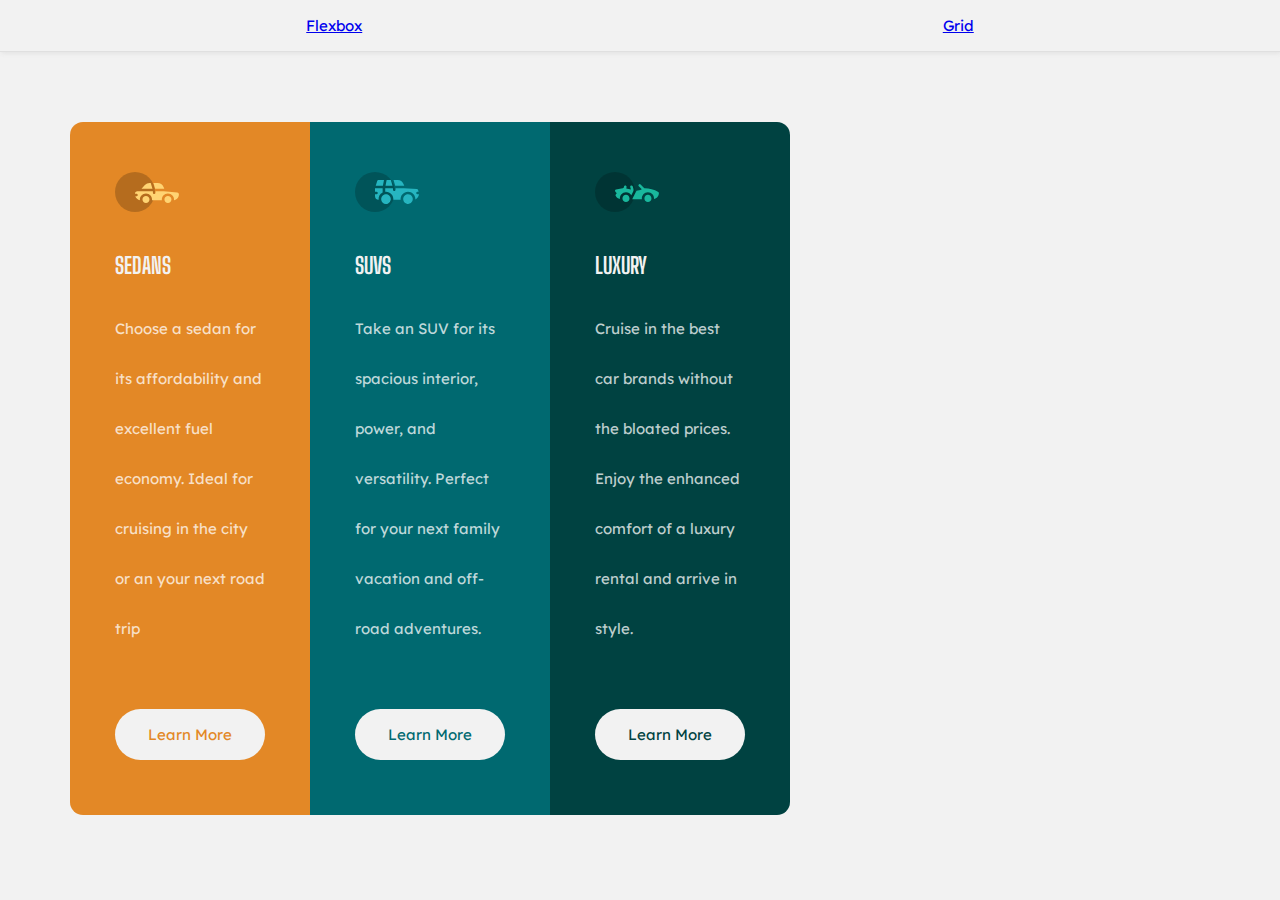
==== index.html @ dfe8c7b1 "First Commit" ====
<!DOCTYPE html>
<html lang="en">
  <head>
    <meta charset="UTF-8" />
    <meta http-equiv="X-UA-Compatible" content="IE=edge" />
    <meta name="viewport" content="width=device-width, initial-scale=1.0" />
    <title>CSS Flexbox</title>
    <link rel="icon" type="image/png" sizes="32x32" href="./images/favicon-32x32.png">
    <link href="style.css" rel="stylesheet" type="text/css" />
  </head>
  <body>
        <header>
            <nav class="navbar">
                <ul>
                    <li><a href="#">Flexbox</a></li>
                    <li><a href="grid.html">Grid</a></li>
                </ul>
            </nav>
        </header>
        <main>
            <div class="box first">
                <div>
                    <img src="./images/icon-sedans.svg" alt="sedans" />
                    <h2>sedans</h2>
                    <p>
                        Choose a sedan for its affordability and excellent fuel economy.
                        Ideal for cruising in the city or an your next road trip
                    </p>
                </div>
                <button class="btn f">Learn More</button>
            </div>

            <div class="box second">
                <div>
                    <img src="./images/icon-suvs.svg" alt="suvs" />
                    <h2>suvs</h2>
                    <p>
                        Take an SUV for its spacious interior, power, and versatility. 
                        Perfect for your next family vacation and off-road adventures.
                    </p>
                </div>
                <button class="btn s">Learn More</button>
            </div>

            <div class="box third">
                <div>
                    <img src="./images/icon-luxury.svg" alt="luxury" />
                    <h2>luxury</h2>
                    <p>
                        Cruise in the best car brands without the bloated prices. Enjoy
                        the enhanced comfort of a luxury rental and arrive in style.
                    </p>
                </div>
                <button class="btn t">Learn More</button>
            </div>
            
        <main>
    </body>
</html>
---- style.css ----
@import url('https://fonts.googleapis.com/css2?family=Lexend+Deca&display=swap');
@import url('https://fonts.googleapis.com/css2?family=Big+Shoulders+Display:wght@700&family=Lexend+Deca&display=swap');
* {
    margin: 0;
    padding: 0;
    box-sizing: border-box;
}

body {
    max-width: 100%;
    font-size: 15px;
    background-color: hsl(0, 0%, 95%);
    font-family: "Lexend Deca";
    font-weight: 400;
    min-height: 100vh;
}

header nav.navbar ul {
    display: flex;
    justify-content: space-around;
    width: inherit;
    list-style-type: none;
    border-bottom: 1px solid #e0e0e0;
    background-color: #c7141400;
    padding: 1rem;
    box-shadow: 1px 1px 5px #e0e0e0;
  }

main {
    display: flex;
    margin:0  auto; 
    width: 100%;
    padding: 70px;
    justify-content: space-between;
    font-size: 15px;
    /* padding: 100px; */
    /* position:relative; */
}

.box {
    display: flex;
    flex-wrap: wrap;
    flex-direction: column; 
    justify-content: center;
    align-items: center; 
    flex: 25%; 
    /* max-width: 80%; */
    /* margin-top: 100px; */
    /* margin-left: auto;
    margin-right: auto; */
    padding: 45px;
}

.first {
    background-color: hsl(31, 77%, 52%);
    border-radius: 13px 0px 0px 13px;
}

.second {
    background-color: hsl(184, 100%, 22%);
}

.third {
    background-color: hsl(179, 100%, 13%);
    border-radius: 0px 13px 13px 0px;
}

.box img {
    flex: 25%;
    height: auto;
    padding-top: 5px;
    padding-bottom: 40px;
    display: block;
}

.box h2 {
    font-family: "Big Shoulders Display";
    color: hsl(0, 0%, 95%);
    font-weight: 700;
    padding-bottom: 25px;
    text-transform: uppercase; 
    /* word-spacing: 1%; */
}

.box p {
    font-family: "Lexend Deca";
    color:hsla(0, 0%, 100%, 0.75); 
    font-size: 15px;
    font-weight: 400;
    line-height: 50px;
    padding-bottom: 25px;
}

.btn {
    display: inline-block;
    font-size: 15px;
    font-family: "Lexend Deca";
    font-weight:400;
    padding: 16px;
    margin-top: 30px;
    margin-bottom: 10px;
    border-radius: 90px;
    border: none;
    background: hsl(0, 0%, 95%);
    width: 150px;
}

.f {
    color: hsl(31, 77%, 52%);
}
.s {
    color: hsl(184, 100%, 22%);
}
.t {
    color: hsl(179, 100%, 13%);
}
.f:active {
    color: hsl(0, 0%, 95%);
    background: hsl(31, 77%, 52%);
    border: 5px solid hsl(0, 0%, 95%);
    cursor: pointer;
}
.s:active {
    color: hsl(0, 0%, 95%);
    background: hsl(184, 100%, 22%);
    border: solid 5px white;
    cursor: pointer;
}
.t:active {
    color: hsl(0, 0%, 95%);
    background: hsl(179, 100%, 13%);
    border: solid 5px white;
    cursor: pointer;
}

@media screen and (max-width: 375px) {
    main {
        max-width: 80%;
        display: flex;
        flex-wrap: wrap;
        flex-direction: column;
        justify-content: space-between;
        align-items: center;
        text-align: center;
        
    }

    .box {
        flex: 25%;
        /* margin: 0.5rem; */
        padding: 3rem;
    }

    .first {
        border-radius: 6px 6px 0 0;
    }
    
    .second {
        border-radius: 0;
    }
    
    .third {
        border-radius: 0 0 6px 6px;
    }
}
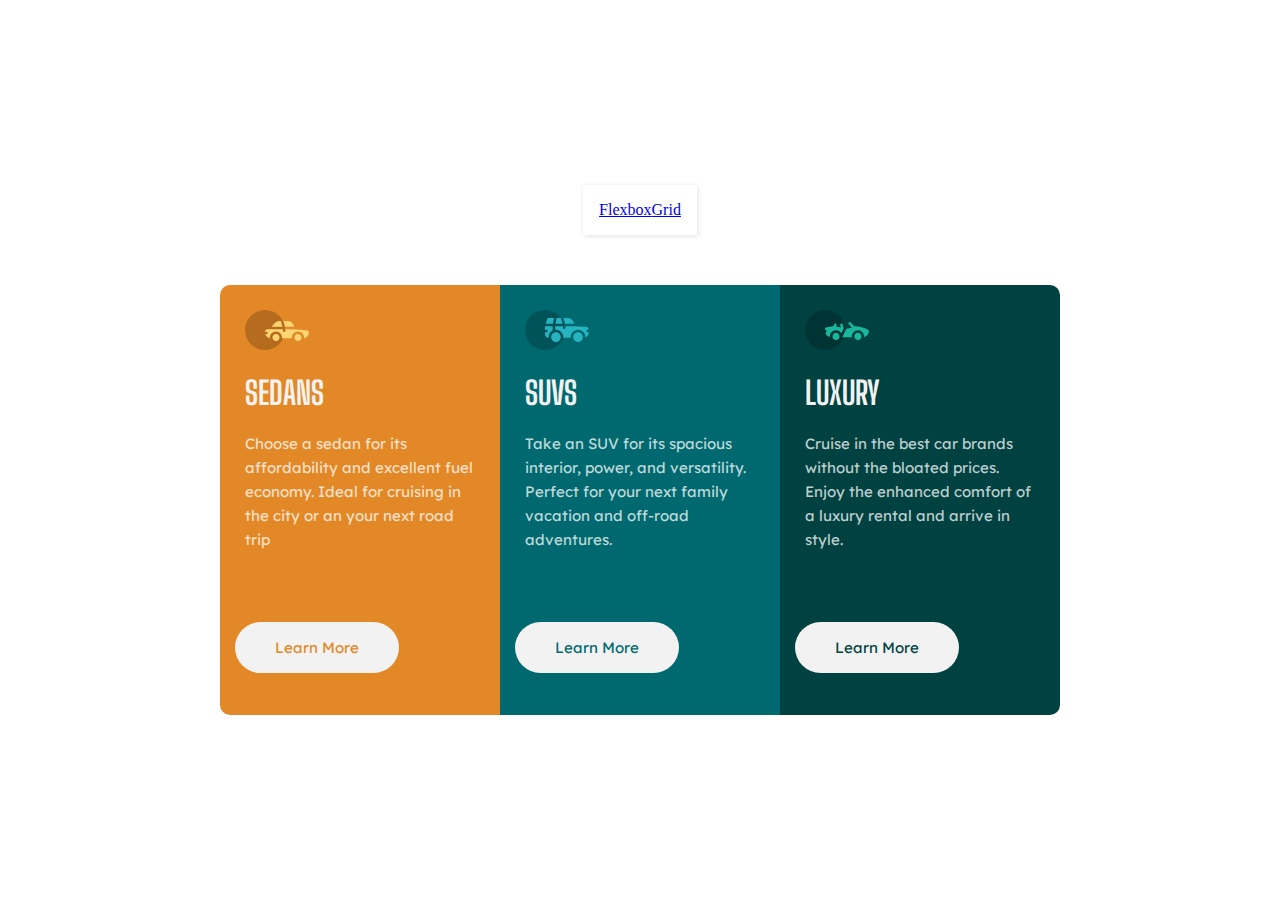
==== commit 9b6cb398: "Final commit" ====
--- a/index.html
+++ b/index.html
@@ -19,9 +19,9 @@
         </header>
         <main>
             <div class="box first">
-                <div>
+                <div class="content">
                     <img src="./images/icon-sedans.svg" alt="sedans" />
-                    <h2>sedans</h2>
+                    <h1>sedans</h1>
                     <p>
                         Choose a sedan for its affordability and excellent fuel economy.
                         Ideal for cruising in the city or an your next road trip
@@ -31,9 +31,9 @@
             </div>
 
             <div class="box second">
-                <div>
+                <div class="content">
                     <img src="./images/icon-suvs.svg" alt="suvs" />
-                    <h2>suvs</h2>
+                    <h1>suvs</h1>
                     <p>
                         Take an SUV for its spacious interior, power, and versatility. 
                         Perfect for your next family vacation and off-road adventures.
@@ -43,9 +43,9 @@
             </div>
 
             <div class="box third">
-                <div>
+                <div class="content">
                     <img src="./images/icon-luxury.svg" alt="luxury" />
-                    <h2>luxury</h2>
+                    <h1>luxury</h1>
                     <p>
                         Cruise in the best car brands without the bloated prices. Enjoy
                         the enhanced comfort of a luxury rental and arrive in style.
--- a/style.css
+++ b/style.css
@@ -5,161 +5,186 @@
     padding: 0;
     box-sizing: border-box;
 }
-
-body {
-    max-width: 100%;
-    font-size: 15px;
-    background-color: hsl(0, 0%, 95%);
-    font-family: "Lexend Deca";
-    font-weight: 400;
-    min-height: 100vh;
-}
-
 header nav.navbar ul {
+    margin-bottom: 50px;;
     display: flex;
-    justify-content: space-around;
-    width: inherit;
+    justify-content: space-between;
     list-style-type: none;
-    border-bottom: 1px solid #e0e0e0;
-    background-color: #c7141400;
     padding: 1rem;
     box-shadow: 1px 1px 5px #e0e0e0;
   }
 
-main {
-    display: flex;
-    margin:0  auto; 
-    width: 100%;
-    padding: 70px;
-    justify-content: space-between;
-    font-size: 15px;
-    /* padding: 100px; */
-    /* position:relative; */
+@media screen and (max-width: 1440px) {
+    body {
+        margin: auto;
+        width: 100%;
+        min-height: 100vh;
+        display: flex;
+        flex-wrap: wrap;
+        justify-content: center;
+        align-content: center;
+    }
+    main {
+        width: 100%;
+        max-width: 1440px;
+        display: flex;
+        flex-flow: wrap;
+        justify-content: center;
+        align-items: center;
+    }
+    .box {
+        width: 280px;
+        padding: 15px;
+        min-height: 430px; 
+    }
+    .first {
+    background-color: hsl(31, 77%, 52%);
+    border-radius: 10px 0px 0px 10px;
+    }
+
+    .second {
+        background-color: hsl(184, 100%, 22%);
+    }
+
+    .third {
+        background-color: hsl(179, 100%, 13%);
+        border-radius: 0px 10px 10px 0px;
+    }
+    .content {
+        padding: 10px;
+    }
+    .box h1 {
+        font-family: "Big Shoulders Display", "sans-serif";
+        color: hsl(0, 0%, 95%);
+        font-weight: 700;
+        margin: 20px 0;
+        text-transform: uppercase;
+    } 
+    .box p {
+        font-family: "Lexend Deca";
+        color:hsla(0, 0%, 100%, 0.75); 
+        font-size: 15px;
+        font-weight: 400;
+        line-height: 1.6;
+    }
+    .btn {
+        margin: 60px 0;
+        border: 0;
+        background: hsl(0, 0%, 95%);
+        cursor: pointer; 
+        padding: 16px 40px;
+        font-size: 15px;
+        font-family: "Lexend Deca";
+        font-weight:400;
+        border-radius: 90px;
+        border: none;
+        margin-bottom: 0.7px;
+    }
+    .f {
+        color: hsl(31, 77%, 52%);
+    }
+    .s {
+        color: hsl(184, 100%, 22%);
+    }
+    .t {
+        color: hsl(179, 100%, 13%);
+    }
+    .f:active {
+        color: hsl(0, 0%, 95%);
+        background: hsl(31, 77%, 52%);
+        border: 2px solid hsl(0, 0%, 95%);
+    }
+    .s:active {
+        color: hsl(0, 0%, 95%);
+        background: hsl(184, 100%, 22%);
+        border: solid 2px white;
+    }
+    .t:active {
+        color: hsl(0, 0%, 95%);
+        background: hsl(179, 100%, 13%);
+        border: solid 2px white;
+    }
 }
-
-.box {
-    display: flex;
-    flex-wrap: wrap;
-    flex-direction: column; 
-    justify-content: center;
-    align-items: center; 
-    flex: 25%; 
-    /* max-width: 80%; */
-    /* margin-top: 100px; */
-    /* margin-left: auto;
-    margin-right: auto; */
-    padding: 45px;
-}
-
-.first {
-    background-color: hsl(31, 77%, 52%);
-    border-radius: 13px 0px 0px 13px;
-}
-
-.second {
-    background-color: hsl(184, 100%, 22%);
-}
-
-.third {
-    background-color: hsl(179, 100%, 13%);
-    border-radius: 0px 13px 13px 0px;
-}
-
-.box img {
-    flex: 25%;
-    height: auto;
-    padding-top: 5px;
-    padding-bottom: 40px;
-    display: block;
-}
-
-.box h2 {
-    font-family: "Big Shoulders Display";
-    color: hsl(0, 0%, 95%);
-    font-weight: 700;
-    padding-bottom: 25px;
-    text-transform: uppercase; 
-    /* word-spacing: 1%; */
-}
-
-.box p {
-    font-family: "Lexend Deca";
-    color:hsla(0, 0%, 100%, 0.75); 
-    font-size: 15px;
-    font-weight: 400;
-    line-height: 50px;
-    padding-bottom: 25px;
-}
-
-.btn {
-    display: inline-block;
-    font-size: 15px;
-    font-family: "Lexend Deca";
-    font-weight:400;
-    padding: 16px;
-    margin-top: 30px;
-    margin-bottom: 10px;
-    border-radius: 90px;
-    border: none;
-    background: hsl(0, 0%, 95%);
-    width: 150px;
-}
-
-.f {
-    color: hsl(31, 77%, 52%);
-}
-.s {
-    color: hsl(184, 100%, 22%);
-}
-.t {
-    color: hsl(179, 100%, 13%);
-}
-.f:active {
-    color: hsl(0, 0%, 95%);
-    background: hsl(31, 77%, 52%);
-    border: 5px solid hsl(0, 0%, 95%);
-    cursor: pointer;
-}
-.s:active {
-    color: hsl(0, 0%, 95%);
-    background: hsl(184, 100%, 22%);
-    border: solid 5px white;
-    cursor: pointer;
-}
-.t:active {
-    color: hsl(0, 0%, 95%);
-    background: hsl(179, 100%, 13%);
-    border: solid 5px white;
-    cursor: pointer;
-}
-
-@media screen and (max-width: 375px) {
+@media screen and (max-width: 600px) and (min-width:300px){
     main {
-        max-width: 80%;
+        width: 100%;
         display: flex;
         flex-wrap: wrap;
         flex-direction: column;
         justify-content: space-between;
-        align-items: center;
-        text-align: center;
-        
+        align-content: center;
+        text-align: center; 
     }
 
     .box {
-        flex: 25%;
-        /* margin: 0.5rem; */
         padding: 3rem;
     }
 
     .first {
+        background-color: hsl(31, 77%, 52%);
         border-radius: 6px 6px 0 0;
     }
     
     .second {
+        background-color: hsl(184, 100%, 22%);
         border-radius: 0;
     }
     
     .third {
+        background-color: hsl(179, 100%, 13%);
         border-radius: 0 0 6px 6px;
     }
+    .content {
+        padding: 10px;
+    }
+    .box h1 {
+        font-family: "Big Shoulders Display", "sans-serif";
+        color: hsl(0, 0%, 95%);
+        font-weight: 700;
+        margin: 20px 0;
+        text-transform: uppercase; 
+    } 
+    .box p {
+        font-family: "Lexend Deca";
+        color:hsla(0, 0%, 100%, 0.75); 
+        font-size: 15px;
+        font-weight: 400;
+        line-height: 1.6;
+    }
+    .btn {
+        margin: 60px 0;
+        border: 0;
+        background: hsl(0, 0%, 95%);
+        cursor: pointer; 
+        padding: 16px 40px;
+        font-size: 15px;
+        font-family: "Lexend Deca";
+        font-weight:400;
+        border-radius: 90px;
+        border: none;
+    }
+    .f {
+        color: hsl(31, 77%, 52%);
+    }
+    .s {
+        color: hsl(184, 100%, 22%);
+    }
+    .t {
+        color: hsl(179, 100%, 13%);
+    }
+    .f:active {
+        color: hsl(0, 0%, 95%);
+        background: hsl(31, 77%, 52%);
+        border: 2px solid hsl(0, 0%, 95%);
+    }
+    .s:active {
+        color: hsl(0, 0%, 95%);
+        background: hsl(184, 100%, 22%);
+        border: solid 2px white;
+    }
+    .t:active {
+        color: hsl(0, 0%, 95%);
+        background: hsl(179, 100%, 13%);
+        border: solid 2px white;
+    }
 }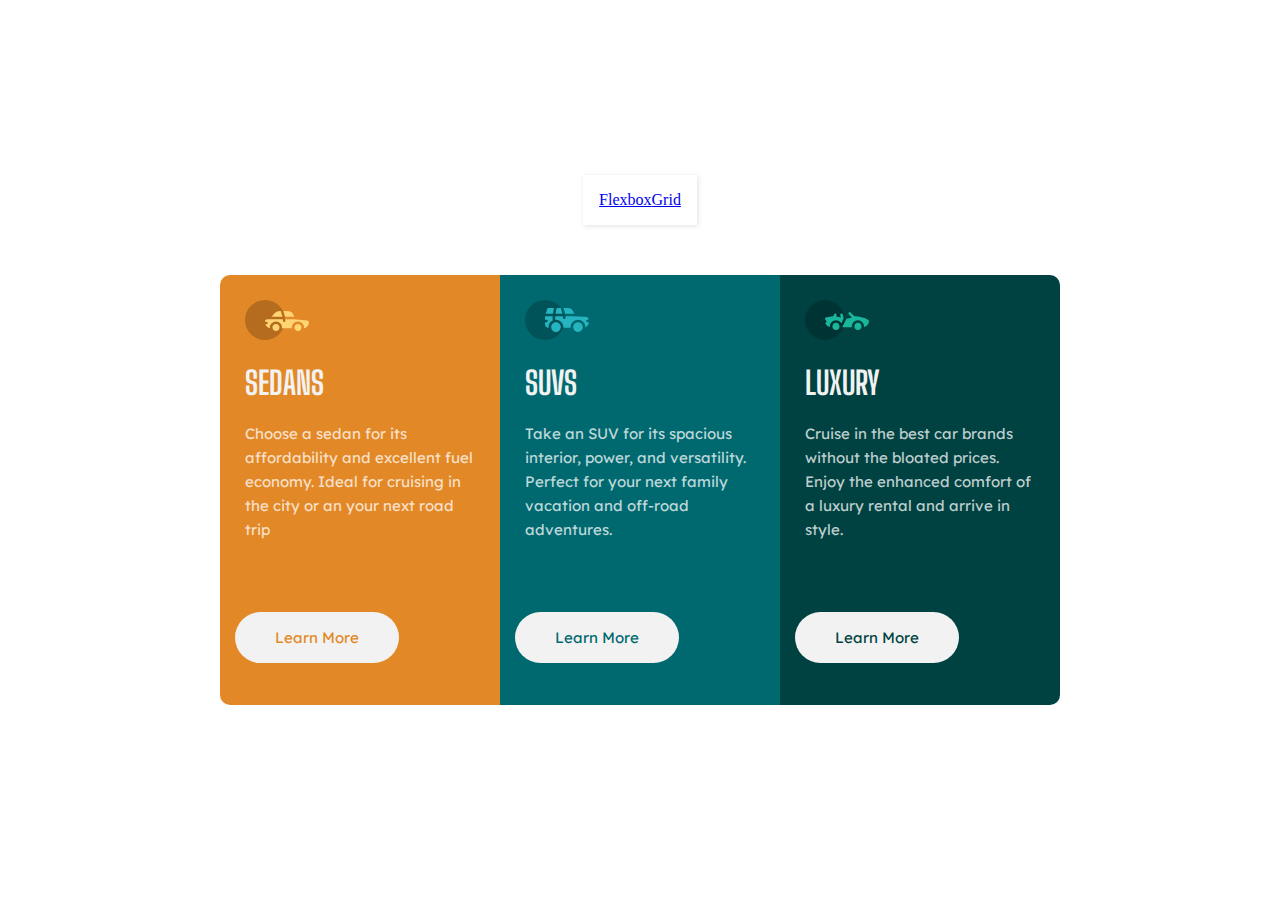
==== commit 7ea8369a: "Final commit" ====
--- a/index.html
+++ b/index.html
@@ -56,4 +56,4 @@
             
         <main>
     </body>
-</html>
+</html>--- a/style.css
+++ b/style.css
@@ -31,6 +31,7 @@
         flex-flow: wrap;
         justify-content: center;
         align-items: center;
+        margin-bottom: 10px;
     }
     .box {
         width: 280px;
@@ -107,22 +108,24 @@
 }
 @media screen and (max-width: 600px) and (min-width:300px){
     main {
-        width: 100%;
-        display: flex;
+        /* width: 100%; */
+        /* display: flex; */
+        margin-bottom: 20px;
         flex-wrap: wrap;
         flex-direction: column;
-        justify-content: space-between;
+        justify-content: center;
         align-content: center;
-        text-align: center; 
+        /* text-align: center;  */
     }
 
     .box {
-        padding: 3rem;
+        max-width: 100%;
+        /* padding: 3rem; */
     }
 
     .first {
         background-color: hsl(31, 77%, 52%);
-        border-radius: 6px 6px 0 0;
+        border-radius: 10px 10px 0 0;
     }
     
     .second {
@@ -132,7 +135,7 @@
     
     .third {
         background-color: hsl(179, 100%, 13%);
-        border-radius: 0 0 6px 6px;
+        border-radius: 0 0 10px 10px;
     }
     .content {
         padding: 10px;
